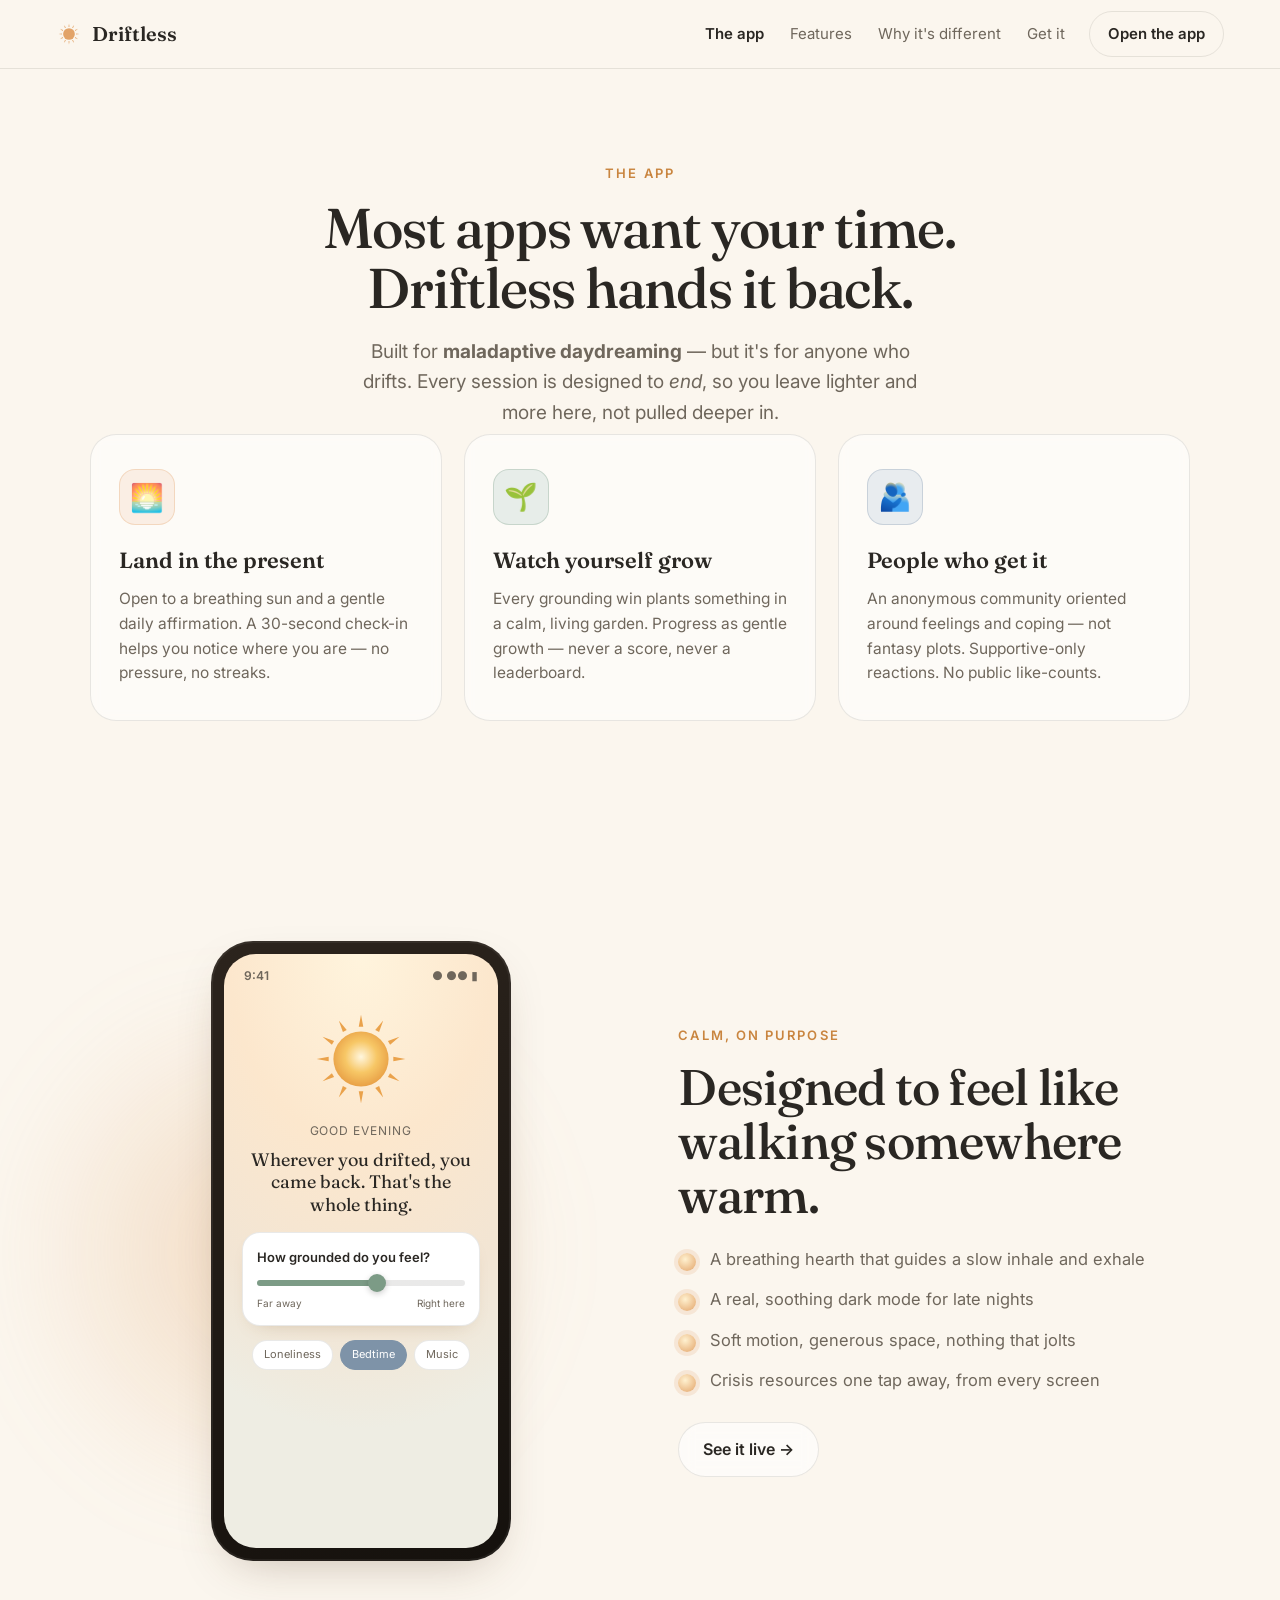
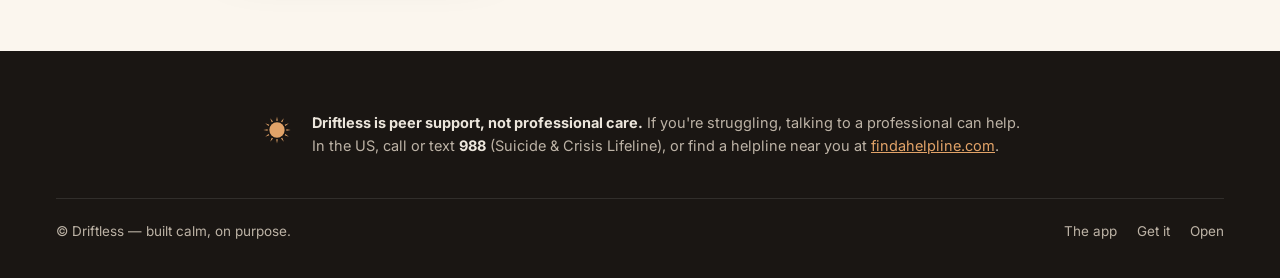
==== app.html @ 6fbf8a58 "Split into multi-page site: each top tab is its own screen (app/features/why/get)" ====
<!DOCTYPE html>
<html lang="en">
<head>
<meta charset="UTF-8" />
<meta name="viewport" content="width=device-width, initial-scale=1.0" />
<title>The app — Driftless</title>
<meta name="theme-color" content="#F7F3EC" />
<link rel="icon" href="./assets/icon.png" />
<link rel="apple-touch-icon" href="./assets/icon.png" />
<link rel="preconnect" href="https://fonts.googleapis.com" />
<link rel="preconnect" href="https://fonts.gstatic.com" crossorigin />
<link href="https://fonts.googleapis.com/css2?family=Fraunces:opsz,wght@9..144,400;9..144,500;9..144,600&family=Cormorant:ital,wght@1,500&family=Inter:wght@400;500;600&display=swap" rel="stylesheet" />
<link rel="stylesheet" href="./styles.css?v=3" />
</head>
<body>

<div class="motes" aria-hidden="true"><span></span><span></span><span></span><span></span><span></span><span></span></div>

<header class="nav solid" id="nav">
  <a class="brand" href="./index.html"><svg class="brand-sun" viewBox="0 0 40 40" aria-hidden="true"><use href="#sun-glyph"/></svg><span>Driftless</span></a>
  <nav class="nav-links">
    <a href="./app.html" class="active">The app</a>
    <a href="./features.html">Features</a>
    <a href="./why.html">Why it's different</a>
    <a href="./get.html">Get it</a>
  </nav>
  <a class="btn btn-ghost nav-cta" href="https://vasilios2007.github.io/driftless-web/" target="_blank" rel="noopener">Open the app</a>
</header>

<main class="page">
  <section class="page-head reveal">
    <p class="kicker">The app</p>
    <h1>Most apps want your time. Driftless hands it back.</h1>
    <p class="sub">Built for <strong>maladaptive daydreaming</strong> — but it's for anyone who drifts. Every session is designed to <em>end</em>, so you leave lighter and more here, not pulled deeper in.</p>
  </section>

  <section class="band" style="padding-top:0">
    <div class="pillars">
      <div class="pillar reveal">
        <div class="pillar-ico" style="--c:var(--gold)">🌅</div>
        <h3>Land in the present</h3>
        <p>Open to a breathing sun and a gentle daily affirmation. A 30-second check-in helps you notice where you are — no pressure, no streaks.</p>
      </div>
      <div class="pillar reveal">
        <div class="pillar-ico" style="--c:var(--sage)">🌱</div>
        <h3>Watch yourself grow</h3>
        <p>Every grounding win plants something in a calm, living garden. Progress as gentle growth — never a score, never a leaderboard.</p>
      </div>
      <div class="pillar reveal">
        <div class="pillar-ico" style="--c:var(--dusk)">🫂</div>
        <h3>People who get it</h3>
        <p>An anonymous community oriented around feelings and coping — not fantasy plots. Supportive-only reactions. No public like-counts.</p>
      </div>
    </div>
  </section>

  <section class="showcase">
    <div class="showcase-glow" aria-hidden="true"></div>
    <div class="phone reveal">
      <div class="phone-screen">
        <div class="status"><span>9:41</span><span>● ●● ▮</span></div>
        <div class="app">
          <svg class="app-sun" viewBox="0 0 200 200" aria-hidden="true"><use href="#sun-glyph-lg"/></svg>
          <div class="app-greet">Good evening</div>
          <div class="app-affirm">Wherever you drifted, you came back. That's the whole thing.</div>
          <div class="app-card">
            <div class="app-h">How grounded do you feel?</div>
            <div class="app-slider"><i></i></div>
            <div class="app-scale"><span>Far away</span><span>Right here</span></div>
          </div>
          <div class="app-chips"><span>Loneliness</span><span class="on">Bedtime</span><span>Music</span></div>
        </div>
      </div>
    </div>
    <div class="showcase-copy reveal">
      <p class="kicker">Calm, on purpose</p>
      <h2>Designed to feel like walking somewhere warm.</h2>
      <ul class="ticks">
        <li>A breathing hearth that guides a slow inhale and exhale</li>
        <li>A real, soothing dark mode for late nights</li>
        <li>Soft motion, generous space, nothing that jolts</li>
        <li>Crisis resources one tap away, from every screen</li>
      </ul>
      <a class="btn btn-soft" href="https://vasilios2007.github.io/driftless-web/" target="_blank" rel="noopener">See it live →</a>
    </div>
  </section>
</main>

<footer class="foot">
  <div class="foot-disc">
    <svg class="brand-sun" viewBox="0 0 40 40" aria-hidden="true"><use href="#sun-glyph"/></svg>
    <p><strong>Driftless is peer support, not professional care.</strong> If you're struggling, talking to a professional can help. In the US, call or text <strong>988</strong> (Suicide &amp; Crisis Lifeline), or find a helpline near you at <a href="https://findahelpline.com" target="_blank" rel="noopener">findahelpline.com</a>.</p>
  </div>
  <div class="foot-bar">
    <span>© Driftless — built calm, on purpose.</span>
    <span class="foot-links"><a href="./app.html">The app</a><a href="./get.html">Get it</a><a href="https://vasilios2007.github.io/driftless-web/" target="_blank" rel="noopener">Open</a></span>
  </div>
</footer>

<svg width="0" height="0" style="position:absolute" aria-hidden="true">
  <symbol id="sun-glyph" viewBox="0 0 40 40"><g fill="#E2A368"><circle cx="20" cy="20" r="9"/><g id="g40"></g></g></symbol>
  <symbol id="sun-glyph-lg" viewBox="0 0 200 200"><defs><radialGradient id="c2" cx="50%" cy="46%" r="55%"><stop offset="0%" stop-color="#FFF6DE"/><stop offset="52%" stop-color="#F7C766"/><stop offset="100%" stop-color="#E89F45"/></radialGradient></defs><g id="raysLg"></g><circle cx="100" cy="100" r="46" fill="url(#c2)"/></symbol>
</svg>

<script src="./script.js?v=2"></script>
</body>
</html>
---- styles.css ----
/* ============ Driftless landing — warm, premium, calm-but-striking ============ */
:root{
  --paper:#FBF6EE; --cream:#F6EDDD; --ink:#2A2723; --ink-soft:#6F675C;
  --gold:#E2A368; --gold-deep:#C9853F; --sage:#7C9B86; --clay:#C68A63;
  --lilac:#978BB0; --dusk:#7E93A8; --candle:#1A1613; --candle-2:#241E19;
  --line:rgba(42,39,35,.10);
  --shadow:0 18px 50px -22px rgba(80,55,25,.35);
  --r:18px; --rl:26px;
  --display:"Fraunces",Georgia,serif; --body:"Inter",system-ui,sans-serif;
}
*{box-sizing:border-box;margin:0;padding:0}
html{scroll-behavior:smooth}
body{
  font-family:var(--body); color:var(--ink); background:var(--paper);
  -webkit-font-smoothing:antialiased; overflow-x:hidden; line-height:1.6;
}
a{color:inherit;text-decoration:none}
img,svg{display:block}
section{position:relative}

/* ---------- buttons ---------- */
.btn{display:inline-flex;align-items:center;gap:9px;font-family:var(--body);font-weight:600;
  font-size:16px;padding:14px 24px;border-radius:999px;cursor:pointer;border:1px solid transparent;
  transition:transform .25s cubic-bezier(.2,.8,.2,1),box-shadow .25s,background .25s,color .2s;white-space:nowrap}
.btn:hover{transform:translateY(-2px)}
.btn:active{transform:translateY(0)}
.btn-primary{background:linear-gradient(135deg,#F2C171,var(--gold) 55%,var(--gold-deep));color:#3a2a12;
  box-shadow:0 12px 30px -12px rgba(201,133,63,.7)}
.btn-primary:hover{box-shadow:0 18px 38px -12px rgba(201,133,63,.85)}
.btn-soft{background:rgba(255,255,255,.6);border-color:var(--line);color:var(--ink);backdrop-filter:blur(8px)}
.btn-soft:hover{background:#fff}
.btn-ghost{background:transparent;border-color:var(--line);color:var(--ink);font-size:15px;padding:10px 18px}
.btn-ghost:hover{background:rgba(255,255,255,.55)}
.btn .ico{width:16px;height:16px}
.full{width:100%;justify-content:center}

/* ---------- nav ---------- */
.nav{position:fixed;top:0;left:0;right:0;z-index:50;display:flex;align-items:center;gap:18px;
  padding:16px clamp(18px,5vw,56px);transition:background .3s,box-shadow .3s,padding .3s}
.nav.scrolled{background:rgba(251,246,238,.82);backdrop-filter:blur(14px);box-shadow:0 1px 0 var(--line);padding-top:11px;padding-bottom:11px}
.brand{display:flex;align-items:center;gap:10px;font-family:var(--display);font-weight:600;font-size:20px}
.brand-sun{width:26px;height:26px}
.nav-links{display:flex;gap:26px;margin-left:auto;font-size:15px;color:var(--ink-soft)}
.nav-links a{transition:color .2s}.nav-links a:hover{color:var(--ink)}
.nav-cta{margin-left:6px}
@media(max-width:820px){.nav-links{display:none}.nav-cta{margin-left:auto}}

/* ---------- motes ---------- */
.motes{position:fixed;inset:0;pointer-events:none;z-index:1}
.motes span{position:absolute;bottom:-10px;width:6px;height:6px;border-radius:50%;
  background:var(--gold);opacity:0;animation:rise linear infinite}
.motes span:nth-child(1){left:12%;animation-duration:17s;animation-delay:0s;background:var(--gold)}
.motes span:nth-child(2){left:28%;animation-duration:21s;animation-delay:3s;background:var(--lilac);width:4px;height:4px}
.motes span:nth-child(3){left:50%;animation-duration:15s;animation-delay:6s;background:var(--sage);width:5px;height:5px}
.motes span:nth-child(4){left:68%;animation-duration:23s;animation-delay:2s;background:var(--gold)}
.motes span:nth-child(5){left:82%;animation-duration:19s;animation-delay:8s;background:var(--clay);width:4px;height:4px}
.motes span:nth-child(6){left:93%;animation-duration:25s;animation-delay:5s;background:var(--lilac);width:5px;height:5px}
@keyframes rise{0%{transform:translateY(0) translateX(0);opacity:0}10%{opacity:.55}90%{opacity:.5}100%{transform:translateY(-105vh) translateX(28px);opacity:0}}

/* ---------- hero ---------- */
.hero{min-height:100svh;display:flex;flex-direction:column;align-items:center;justify-content:flex-start;
  text-align:center;padding:clamp(96px,12vh,140px) clamp(20px,6vw,40px) 64px;position:relative;
  background:
    radial-gradient(120% 90% at 50% -10%, #FFF4DD 0%, #FCE7CD 26%, #F4D9C0 52%, #ECE6D6 74%, var(--paper) 100%);
  overflow:hidden}
.hero-stage{position:relative;display:flex;align-items:center;justify-content:center;
  width:min(480px,86vw);height:min(480px,86vw);margin:10px auto 2px}
.hero-aura{position:absolute;inset:0;z-index:0;opacity:.98;filter:drop-shadow(0 22px 48px rgba(226,163,104,.42))}
.hero-sun{width:100%;height:100%;display:block}
.hero-sun .rays{transform-origin:200px 200px;animation:spin 60s linear infinite}
.hero-sun .ring{stroke-width:1.5;opacity:.4}
.hero-sun .sun-core{transform-origin:200px 200px;animation:breathe 10s ease-in-out infinite}
@keyframes spin{to{transform:rotate(360deg)}}
@keyframes breathe{0%,100%{transform:scale(.92);opacity:.9}45%{transform:scale(1.04);opacity:1}}
.hero-copy{position:relative;z-index:2;max-width:760px;margin-top:0}
.eyebrow{font-size:13px;letter-spacing:.16em;text-transform:uppercase;color:var(--gold-deep);font-weight:600;margin-bottom:18px}
.hero h1{position:relative;z-index:2;font-family:var(--display);font-weight:500;
  font-size:clamp(26px,4.3vw,50px);line-height:1.12;letter-spacing:-.02em;max-width:78%;color:#3c2a14;
  text-shadow:0 1px 3px rgba(255,250,236,.7)}
.hero h1 .accent{color:#7c3f10;font-style:italic}
.lede{font-size:clamp(17px,2.3vw,21px);color:var(--ink-soft);max-width:600px;margin:26px auto 0}
.lede .breath{font-family:"Cormorant",serif;font-style:italic;font-size:1.18em;color:var(--gold-deep);display:block;margin-top:10px}
.cta-row{display:flex;gap:14px;justify-content:center;flex-wrap:wrap;margin-top:34px}
.trust{display:flex;gap:20px;justify-content:center;flex-wrap:wrap;margin-top:34px;color:var(--ink-soft);font-size:14px}
.trust span{white-space:nowrap}
.scroll-cue{position:absolute;bottom:22px;left:50%;transform:translateX(-50%);font-size:30px;color:var(--gold-deep);
  z-index:2;animation:bob 2s ease-in-out infinite;text-decoration:none}
@keyframes bob{0%,100%{transform:translate(-50%,0)}50%{transform:translate(-50%,8px)}}

/* ---------- generic section heads ---------- */
.band{padding:clamp(70px,11vw,130px) clamp(20px,6vw,40px);max-width:1180px;margin:0 auto}
.band.alt{background:linear-gradient(180deg,transparent,#F4ECDD 14%,#F4ECDD 86%,transparent);max-width:none}
.band.alt > *{max-width:1180px;margin-left:auto;margin-right:auto}
.section-head{max-width:740px;margin:0 auto 56px;text-align:center}
.kicker{font-size:13px;letter-spacing:.16em;text-transform:uppercase;color:var(--gold-deep);font-weight:600;margin-bottom:14px}
.kicker.light{color:var(--gold)}
h2{font-family:var(--display);font-weight:500;font-size:clamp(30px,4.6vw,50px);line-height:1.08;letter-spacing:-.015em}
.sub{font-size:clamp(16px,2vw,19px);color:var(--ink-soft);margin-top:18px}
.section-head .sub{margin-left:auto;margin-right:auto;max-width:560px}

/* ---------- pillars ---------- */
.pillars{display:grid;grid-template-columns:repeat(3,1fr);gap:22px}
.pillar{background:rgba(255,255,255,.55);border:1px solid var(--line);border-radius:var(--rl);padding:34px 28px;
  backdrop-filter:blur(6px);transition:transform .3s,box-shadow .3s}
.pillar:hover{transform:translateY(-6px);box-shadow:var(--shadow)}
.pillar-ico,.f-ico{width:56px;height:56px;border-radius:16px;display:grid;place-items:center;font-size:27px;
  background:color-mix(in srgb,var(--c) 18%,white);margin-bottom:18px;border:1px solid color-mix(in srgb,var(--c) 30%,transparent)}
.pillar h3,.feature h3{font-family:var(--display);font-weight:600;font-size:22px;margin-bottom:9px}
.pillar p,.feature p{color:var(--ink-soft);font-size:15.5px}
@media(max-width:860px){.pillars{grid-template-columns:1fr}}

/* ---------- showcase ---------- */
.showcase{display:grid;grid-template-columns:1fr 1fr;gap:clamp(30px,6vw,80px);align-items:center;
  max-width:1120px;margin:0 auto;padding:clamp(40px,8vw,90px) clamp(20px,6vw,40px);position:relative}
.showcase-glow{position:absolute;left:-10%;top:20%;width:55%;height:60%;
  background:radial-gradient(circle,rgba(226,163,104,.35),transparent 70%);filter:blur(40px);z-index:0}
.showcase-copy{position:relative;z-index:1}
.ticks{list-style:none;margin:24px 0 28px;display:flex;flex-direction:column;gap:14px}
.ticks li{position:relative;padding-left:32px;color:var(--ink-soft);font-size:16.5px}
.ticks li::before{content:"";position:absolute;left:0;top:7px;width:18px;height:18px;border-radius:50%;
  background:radial-gradient(circle at 40% 35%,#FFF1D0,var(--gold));box-shadow:0 0 0 4px rgba(226,163,104,.18)}
.phone{justify-self:center;position:relative;z-index:1;width:300px;max-width:80vw;aspect-ratio:300/620;
  background:linear-gradient(160deg,#2c241d,#15110d);border-radius:42px;padding:13px;box-shadow:var(--shadow),0 0 0 2px rgba(255,255,255,.06) inset;
  transform:rotate(-3deg);transition:transform .5s}
.phone:hover{transform:rotate(0)}
.phone-screen{width:100%;height:100%;border-radius:32px;overflow:hidden;
  background:radial-gradient(120% 80% at 50% 0%,#FFF4DD,#FCE7CD 40%,#F2E5D4 75%,#EEEDE3);display:flex;flex-direction:column}
.status{display:flex;justify-content:space-between;padding:12px 20px 4px;font-size:12px;color:var(--ink-soft);font-weight:600}
.app{flex:1;display:flex;flex-direction:column;align-items:center;padding:6px 18px 20px;text-align:center}
.app-sun{width:120px;height:120px;margin-top:4px}
.app-sun .rays{transform-origin:100px 100px;animation:spin 60s linear infinite}
.app-sun circle{transform-origin:100px 100px;animation:breathe 10s ease-in-out infinite}
.app-greet{font-size:12px;letter-spacing:.08em;text-transform:uppercase;color:var(--ink-soft);margin-top:2px}
.app-affirm{font-family:var(--display);font-size:18px;line-height:1.25;margin:8px 4px 16px;color:var(--ink)}
.app-card{width:100%;background:#fff;border:1px solid var(--line);border-radius:18px;padding:14px;box-shadow:0 8px 20px -14px rgba(120,80,30,.4)}
.app-h{font-size:13px;font-weight:600;margin-bottom:12px;text-align:left}
.app-slider{height:6px;border-radius:4px;background:linear-gradient(90deg,var(--sage) 60%,var(--line) 60%);position:relative}
.app-slider i{position:absolute;left:58%;top:50%;transform:translate(-50%,-50%);width:18px;height:18px;border-radius:50%;background:var(--sage);box-shadow:0 2px 6px rgba(0,0,0,.2)}
.app-scale{display:flex;justify-content:space-between;font-size:10px;color:var(--ink-soft);margin-top:9px}
.app-chips{display:flex;gap:7px;flex-wrap:wrap;justify-content:center;margin-top:14px}
.app-chips span{font-size:11px;padding:5px 11px;border-radius:999px;border:1px solid var(--line);color:var(--ink-soft);background:#fff}
.app-chips .on{background:var(--dusk);color:#fff;border-color:var(--dusk)}
@media(max-width:860px){.showcase{grid-template-columns:1fr}.showcase-copy{order:2;text-align:center}.ticks li{text-align:left}}

/* ---------- feature grid ---------- */
.grid{display:grid;grid-template-columns:repeat(3,1fr);gap:20px}
.feature{background:rgba(255,255,255,.6);border:1px solid var(--line);border-radius:var(--rl);padding:30px 26px;transition:transform .3s,box-shadow .3s}
.feature:hover{transform:translateY(-6px);box-shadow:var(--shadow)}
@media(max-width:920px){.grid{grid-template-columns:1fr 1fr}}
@media(max-width:600px){.grid{grid-template-columns:1fr}}

/* ---------- creed ---------- */
.creed{background:radial-gradient(120% 120% at 50% 0%,#2A2018,var(--candle));color:#EDE6DC;
  padding:clamp(80px,12vw,150px) clamp(22px,6vw,40px);position:relative;overflow:hidden}
.creed::before{content:"";position:absolute;top:-20%;left:50%;transform:translateX(-50%);width:600px;height:600px;
  background:radial-gradient(circle,rgba(226,163,104,.22),transparent 65%);filter:blur(30px)}
.creed-inner{max-width:860px;margin:0 auto;text-align:center;position:relative}
.creed blockquote{font-family:var(--display);font-weight:500;font-size:clamp(24px,3.6vw,40px);line-height:1.28;letter-spacing:-.01em;margin:18px 0 0}
.creed blockquote em{font-style:italic;color:var(--gold)}
.creed .hl{background:linear-gradient(120deg,var(--gold),#F2C171);-webkit-background-clip:text;background-clip:text;color:transparent;font-style:italic}
.creed-points{display:grid;grid-template-columns:repeat(3,1fr);gap:24px;margin-top:54px;text-align:left}
.creed-points div{color:#cbbfb1;font-size:15px}
.creed-points strong{color:#fff;display:block;margin-bottom:5px;font-weight:600}
@media(max-width:820px){.creed-points{grid-template-columns:1fr;gap:18px;text-align:center}}

/* ---------- platforms ---------- */
.platforms{display:grid;grid-template-columns:repeat(3,1fr);gap:22px;align-items:stretch}
.plat{background:rgba(255,255,255,.62);border:1px solid var(--line);border-radius:var(--rl);padding:32px 26px;
  display:flex;flex-direction:column;text-align:center;transition:transform .3s,box-shadow .3s}
.plat:hover{transform:translateY(-6px);box-shadow:var(--shadow)}
.plat.featured{border:2px solid var(--gold);background:linear-gradient(180deg,#FFF7E9,rgba(255,255,255,.62))}
.plat-os{font-size:40px;height:48px}
.plat h3{font-family:var(--display);font-weight:600;font-size:23px;margin:6px 0 8px}
.plat p{color:var(--ink-soft);font-size:15px;flex:1;margin-bottom:20px}
.plat .btn{margin-top:auto}
.plat-note{font-size:12.5px;color:var(--ink-soft);margin-top:12px;letter-spacing:.02em}
@media(max-width:860px){.platforms{grid-template-columns:1fr}}

/* ---------- footer ---------- */
.foot{background:var(--candle);color:#bdb3a6;padding:60px clamp(22px,6vw,56px) 36px}
.foot-disc{max-width:760px;margin:0 auto 40px;display:flex;gap:18px;align-items:flex-start}
.foot-disc .brand-sun{width:34px;height:34px;flex:none;margin-top:2px}
.foot-disc p{font-size:14.5px;line-height:1.6}
.foot-disc strong{color:#ECE6DC}
.foot-disc a{color:var(--gold);text-decoration:underline}
.foot-bar{max-width:1180px;margin:0 auto;border-top:1px solid rgba(255,255,255,.1);padding-top:22px;
  display:flex;justify-content:space-between;gap:14px;flex-wrap:wrap;font-size:13.5px}
.foot-links{display:flex;gap:20px}.foot-links a:hover{color:#fff}

/* ---------- reveal ---------- */
.reveal{opacity:0;transform:translateY(24px);transition:opacity .7s cubic-bezier(.2,.8,.2,1),transform .7s cubic-bezier(.2,.8,.2,1)}
.reveal.in{opacity:1;transform:none}

/* ---------- sub-pages (each top tab is its own screen) ---------- */
.page{padding-top:64px}
.page.nopad{padding-top:0}
.page-head{max-width:760px;margin:0 auto;text-align:center;padding:clamp(72px,11vh,120px) clamp(20px,6vw,40px) 6px}
.page-head .kicker{margin-bottom:14px}
.page-head h1{font-family:var(--display);font-weight:500;font-size:clamp(32px,5.2vw,56px);line-height:1.08;letter-spacing:-.02em}
.page-head .sub{font-size:clamp(16px,2vw,19px);color:var(--ink-soft);margin:18px auto 0;max-width:580px}
.nav.solid{background:rgba(251,246,238,.86);backdrop-filter:blur(14px);box-shadow:0 1px 0 var(--line);padding-top:11px;padding-bottom:11px}
.nav-links a.active{color:var(--ink);font-weight:600}

@media(prefers-reduced-motion:reduce){
  *{animation:none!important;transition:none!important}
  .reveal{opacity:1;transform:none}
}
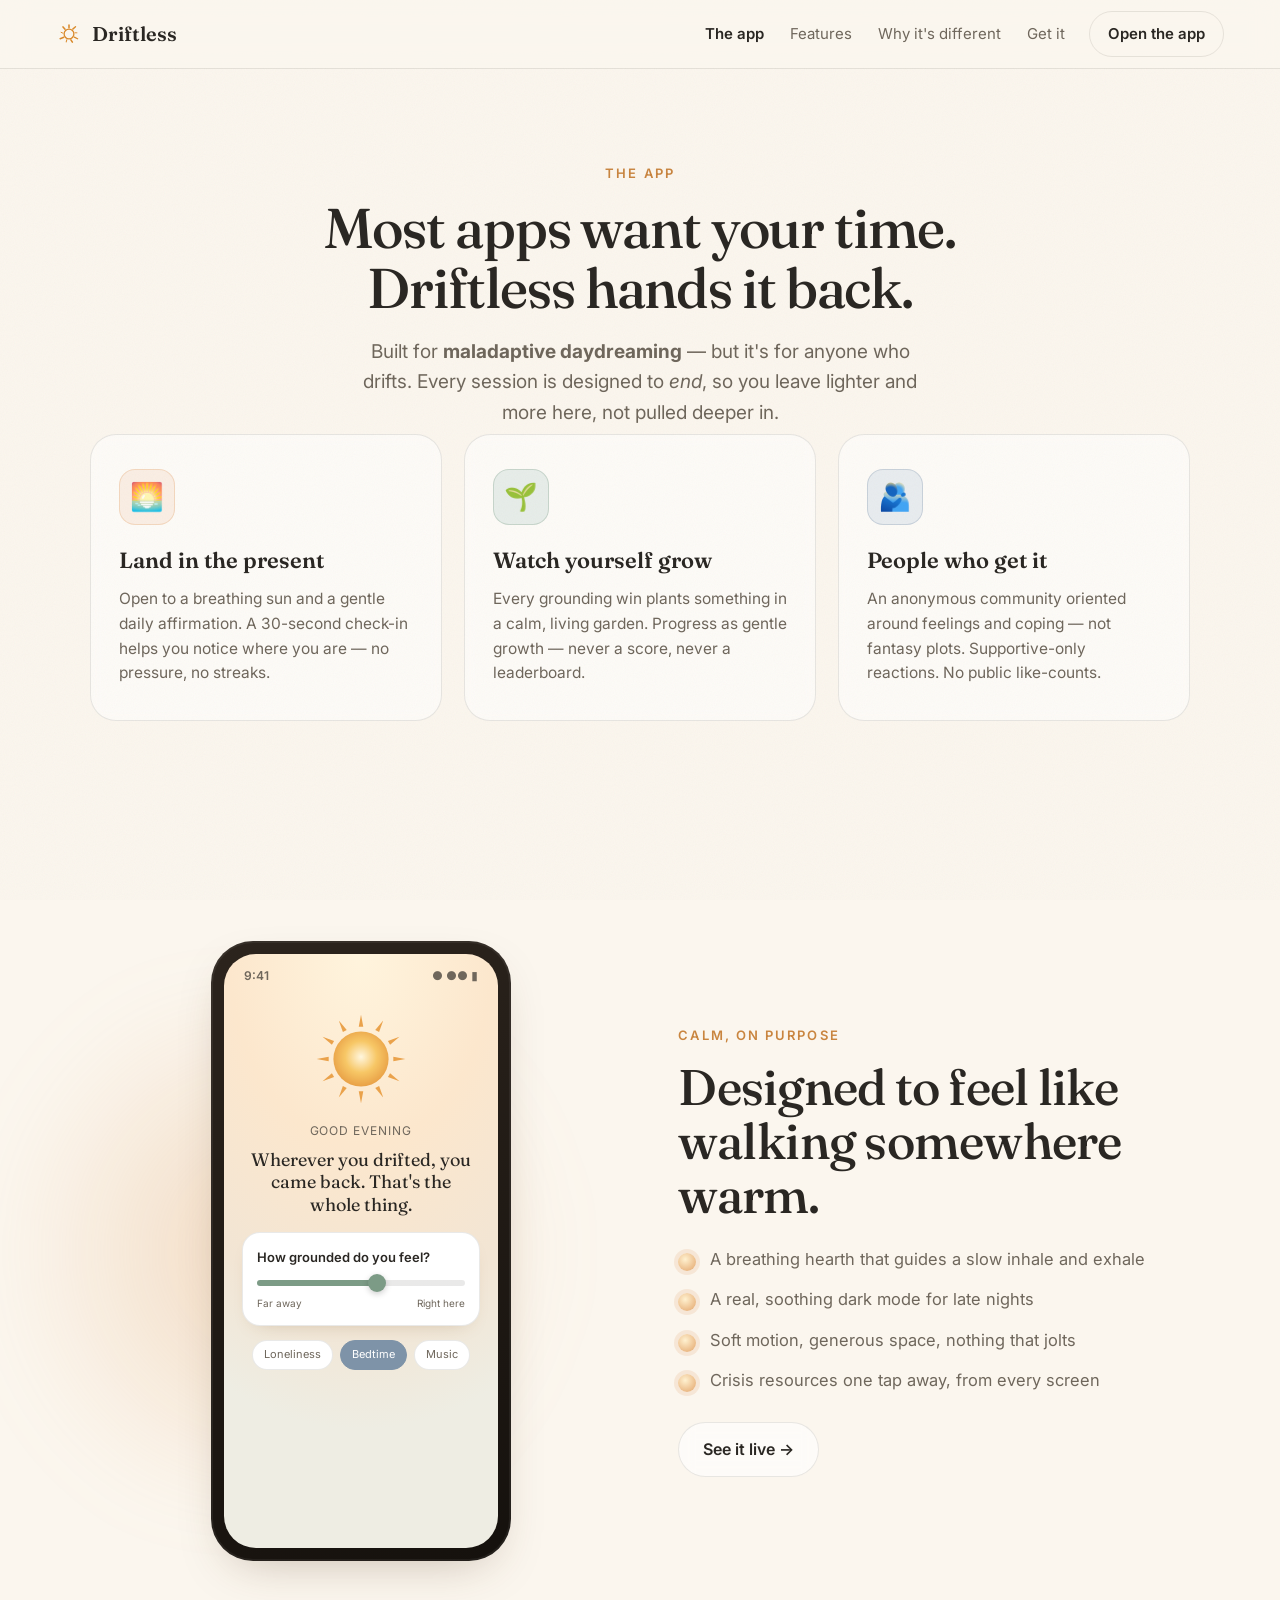
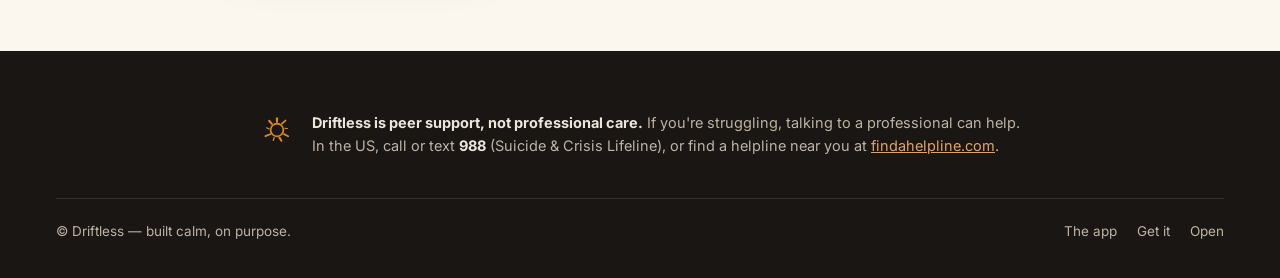
==== commit 547acbac: "Hand-drawn redesign: sketched ink sun, soft glow center, paper grain, line-art logo - Replace the gl" ====
--- a/app.html
+++ b/app.html
@@ -10,7 +10,7 @@
 <link rel="preconnect" href="https://fonts.googleapis.com" />
 <link rel="preconnect" href="https://fonts.gstatic.com" crossorigin />
 <link href="https://fonts.googleapis.com/css2?family=Fraunces:opsz,wght@9..144,400;9..144,500;9..144,600&family=Cormorant:ital,wght@1,500&family=Inter:wght@400;500;600&display=swap" rel="stylesheet" />
-<link rel="stylesheet" href="./styles.css?v=3" />
+<link rel="stylesheet" href="./styles.css?v=4" />
 </head>
 <body>
 
@@ -98,10 +98,10 @@
 </footer>
 
 <svg width="0" height="0" style="position:absolute" aria-hidden="true">
-  <symbol id="sun-glyph" viewBox="0 0 40 40"><g fill="#E2A368"><circle cx="20" cy="20" r="9"/><g id="g40"></g></g></symbol>
+  <symbol id="sun-glyph" viewBox="0 0 40 40"><circle cx="20" cy="20" r="7.5" fill="none" stroke="#D98A2C" stroke-width="2"/><g id="g40"></g></symbol>
   <symbol id="sun-glyph-lg" viewBox="0 0 200 200"><defs><radialGradient id="c2" cx="50%" cy="46%" r="55%"><stop offset="0%" stop-color="#FFF6DE"/><stop offset="52%" stop-color="#F7C766"/><stop offset="100%" stop-color="#E89F45"/></radialGradient></defs><g id="raysLg"></g><circle cx="100" cy="100" r="46" fill="url(#c2)"/></symbol>
 </svg>
 
-<script src="./script.js?v=2"></script>
+<script src="./script.js?v=3"></script>
 </body>
 </html>
--- a/styles.css
+++ b/styles.css
@@ -67,9 +67,8 @@
   width:min(480px,86vw);height:min(480px,86vw);margin:10px auto 2px}
 .hero-aura{position:absolute;inset:0;z-index:0;opacity:.98;filter:drop-shadow(0 22px 48px rgba(226,163,104,.42))}
 .hero-sun{width:100%;height:100%;display:block}
-.hero-sun .rays{transform-origin:200px 200px;animation:spin 60s linear infinite}
-.hero-sun .ring{stroke-width:1.5;opacity:.4}
-.hero-sun .sun-core{transform-origin:200px 200px;animation:breathe 10s ease-in-out infinite}
+.hero-sun .rays{transform-origin:200px 200px}
+.hero-sun .sun-core{transform-origin:200px 200px;animation:breathe 11s ease-in-out infinite}
 @keyframes spin{to{transform:rotate(360deg)}}
 @keyframes breathe{0%,100%{transform:scale(.92);opacity:.9}45%{transform:scale(1.04);opacity:1}}
 .hero-copy{position:relative;z-index:2;max-width:760px;margin-top:0}
@@ -201,6 +200,11 @@
 .nav.solid{background:rgba(251,246,238,.86);backdrop-filter:blur(14px);box-shadow:0 1px 0 var(--line);padding-top:11px;padding-bottom:11px}
 .nav-links a.active{color:var(--ink);font-weight:600}
 
+/* paper grain — a faint hand-printed texture over everything, so it reads made-by-hand, not machine-perfect */
+body::after{content:"";position:fixed;inset:0;pointer-events:none;z-index:3;opacity:.05;mix-blend-mode:multiply;
+  background-image:url("data:image/svg+xml,%3Csvg xmlns='http://www.w3.org/2000/svg' width='150' height='150'%3E%3Cfilter id='n'%3E%3CfeTurbulence type='fractalNoise' baseFrequency='0.9' numOctaves='2' stitchTiles='stitch'/%3E%3C/filter%3E%3Crect width='100%25' height='100%25' filter='url(%23n)'/%3E%3C/svg%3E");
+  background-size:150px 150px}
+
 @media(prefers-reduced-motion:reduce){
   *{animation:none!important;transition:none!important}
   .reveal{opacity:1;transform:none}
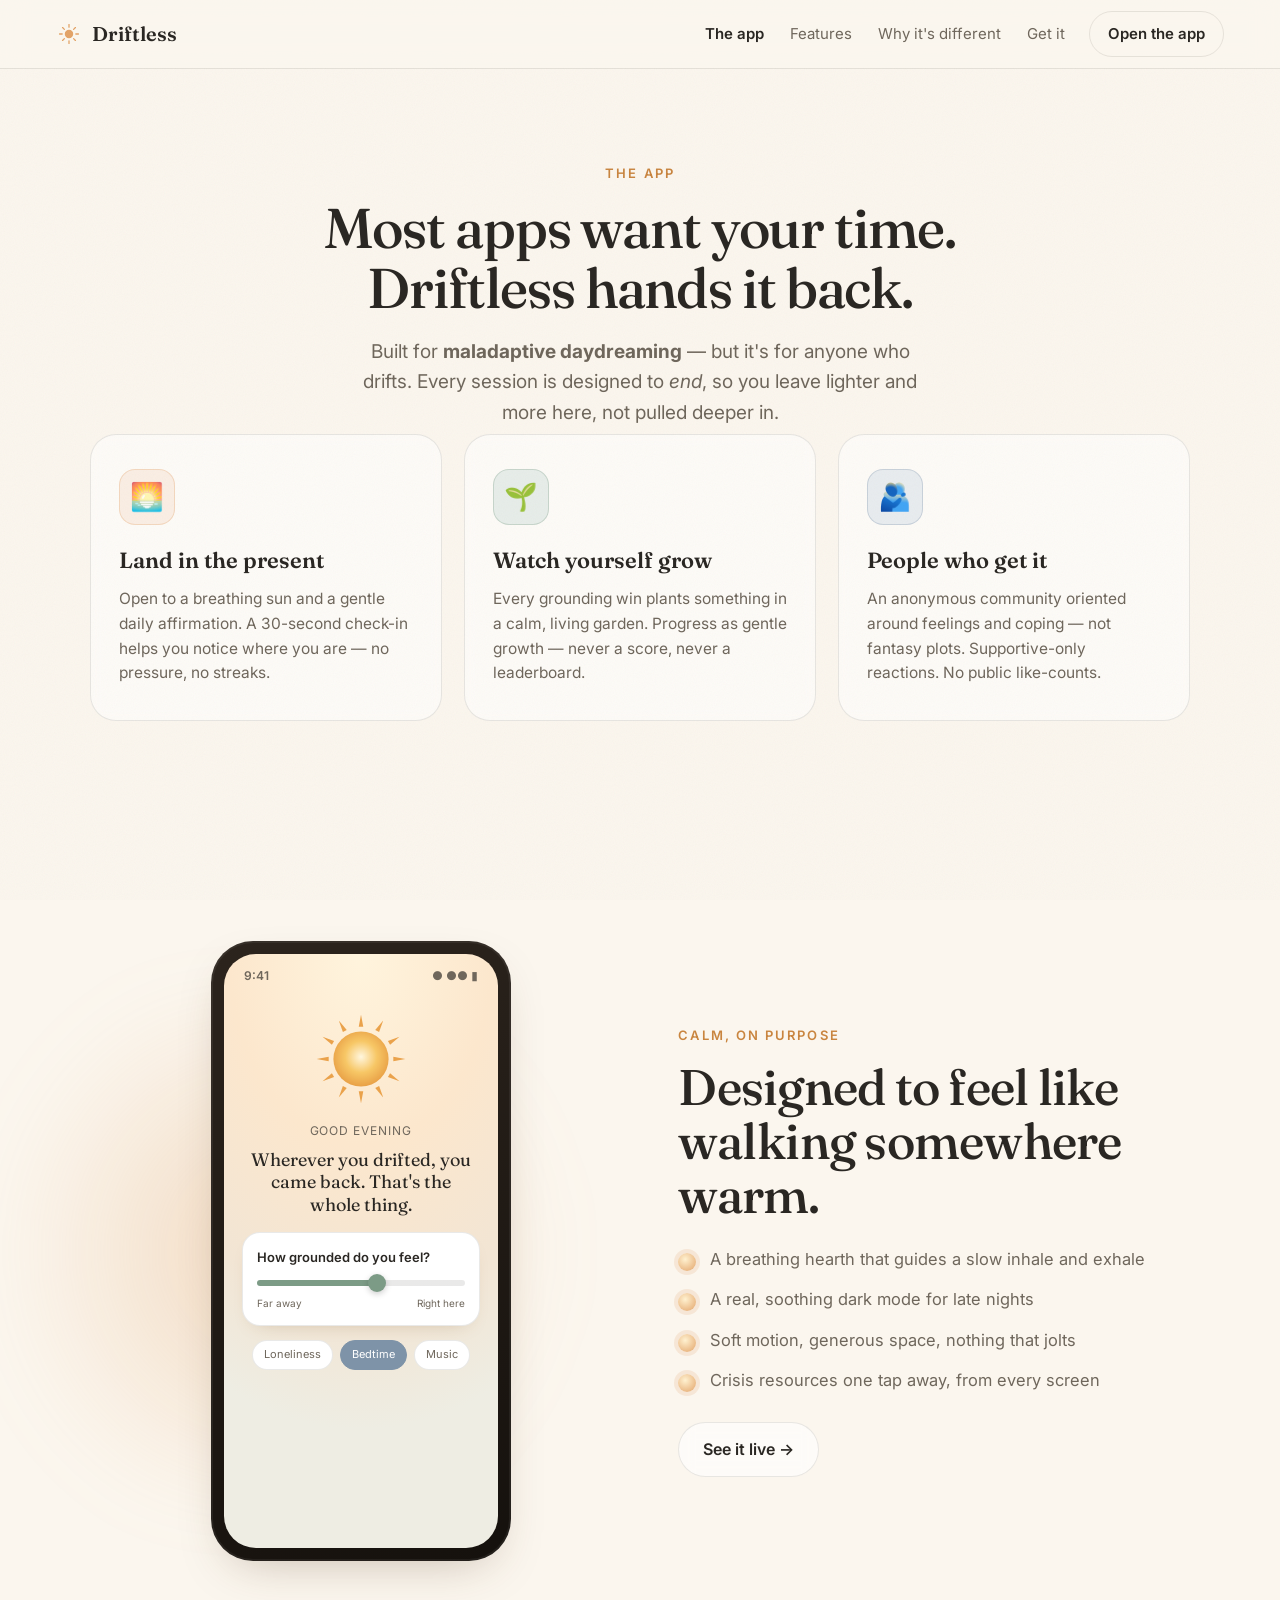
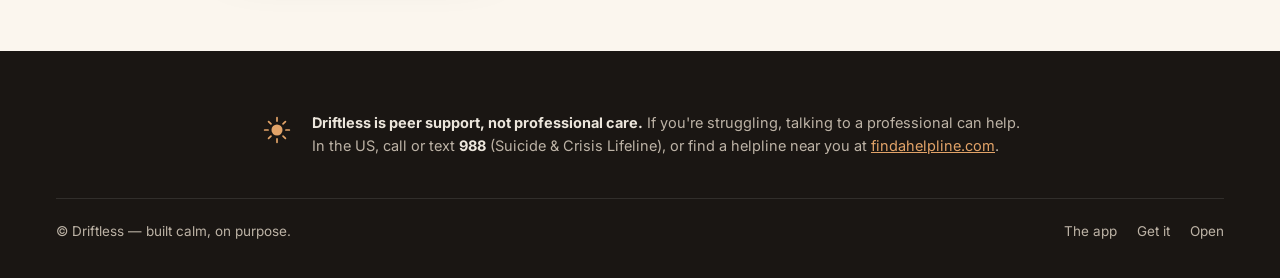
==== commit eb2fe34c: "Clean aura hero: luminous glow + a figure reaching to a small light; clean sun logo Replaces the rou" ====
--- a/app.html
+++ b/app.html
@@ -10,7 +10,7 @@
 <link rel="preconnect" href="https://fonts.googleapis.com" />
 <link rel="preconnect" href="https://fonts.gstatic.com" crossorigin />
 <link href="https://fonts.googleapis.com/css2?family=Fraunces:opsz,wght@9..144,400;9..144,500;9..144,600&family=Cormorant:ital,wght@1,500&family=Inter:wght@400;500;600&display=swap" rel="stylesheet" />
-<link rel="stylesheet" href="./styles.css?v=4" />
+<link rel="stylesheet" href="./styles.css?v=5" />
 </head>
 <body>
 
@@ -98,10 +98,10 @@
 </footer>
 
 <svg width="0" height="0" style="position:absolute" aria-hidden="true">
-  <symbol id="sun-glyph" viewBox="0 0 40 40"><circle cx="20" cy="20" r="7.5" fill="none" stroke="#D98A2C" stroke-width="2"/><g id="g40"></g></symbol>
+  <symbol id="sun-glyph" viewBox="0 0 40 40"><circle cx="20" cy="20" r="6.5" fill="#E2A368"/><g stroke="#E2A368" stroke-width="2" stroke-linecap="round"><line x1="20" y1="5.5" x2="20" y2="9.5"/><line x1="20" y1="30.5" x2="20" y2="34.5"/><line x1="5.5" y1="20" x2="9.5" y2="20"/><line x1="30.5" y1="20" x2="34.5" y2="20"/><line x1="10.1" y1="10.1" x2="12.9" y2="12.9"/><line x1="27.1" y1="27.1" x2="29.9" y2="29.9"/><line x1="29.9" y1="10.1" x2="27.1" y2="12.9"/><line x1="12.9" y1="27.1" x2="10.1" y2="29.9"/></g></symbol>
   <symbol id="sun-glyph-lg" viewBox="0 0 200 200"><defs><radialGradient id="c2" cx="50%" cy="46%" r="55%"><stop offset="0%" stop-color="#FFF6DE"/><stop offset="52%" stop-color="#F7C766"/><stop offset="100%" stop-color="#E89F45"/></radialGradient></defs><g id="raysLg"></g><circle cx="100" cy="100" r="46" fill="url(#c2)"/></symbol>
 </svg>
 
-<script src="./script.js?v=3"></script>
+<script src="./script.js?v=4"></script>
 </body>
 </html>
